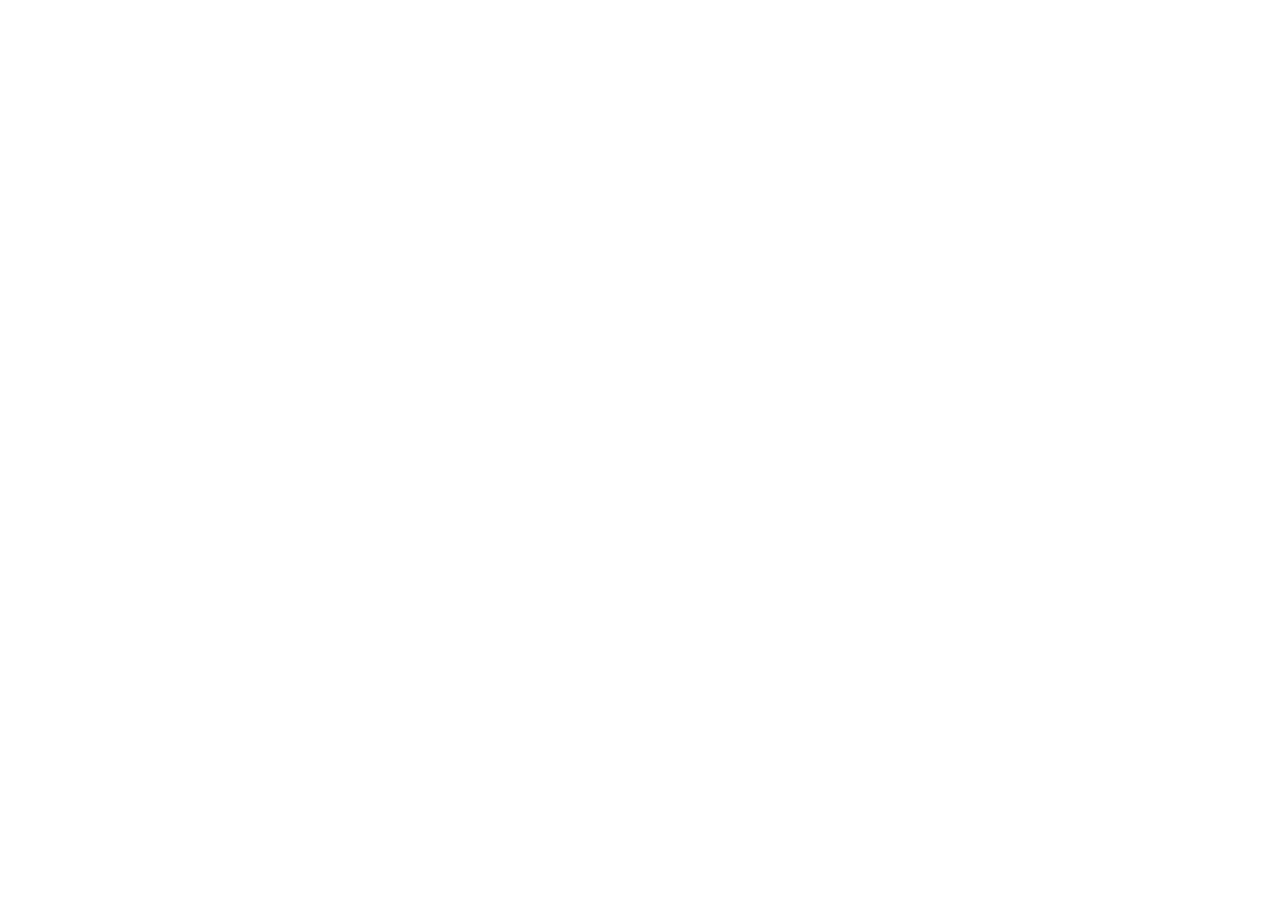
==== contact/index.html @ cd6fa1b2 "feat: add contact redirect page" ====
<!DOCTYPE html>
<html lang="en">
<head>
    <meta charset="UTF-8">
    <meta http-equiv="refresh" content="0; url=https://forms.gle/VUqUPdPGDHkxBVZYA">
    <script>
        window.location.href = "https://forms.gle/VUqUPdPGDHkxBVZYA";
    </script>
    <title>Redirecting to Stratum Labs Inquiry Form...</title>
</head>
<body>
    <p>Redirecting to our consultancy intake form... If you are not redirected automatically, <a href="https://forms.gle/VUqUPdPGDHkxBVZYA">click here</a>.</p>
</body>
</html>
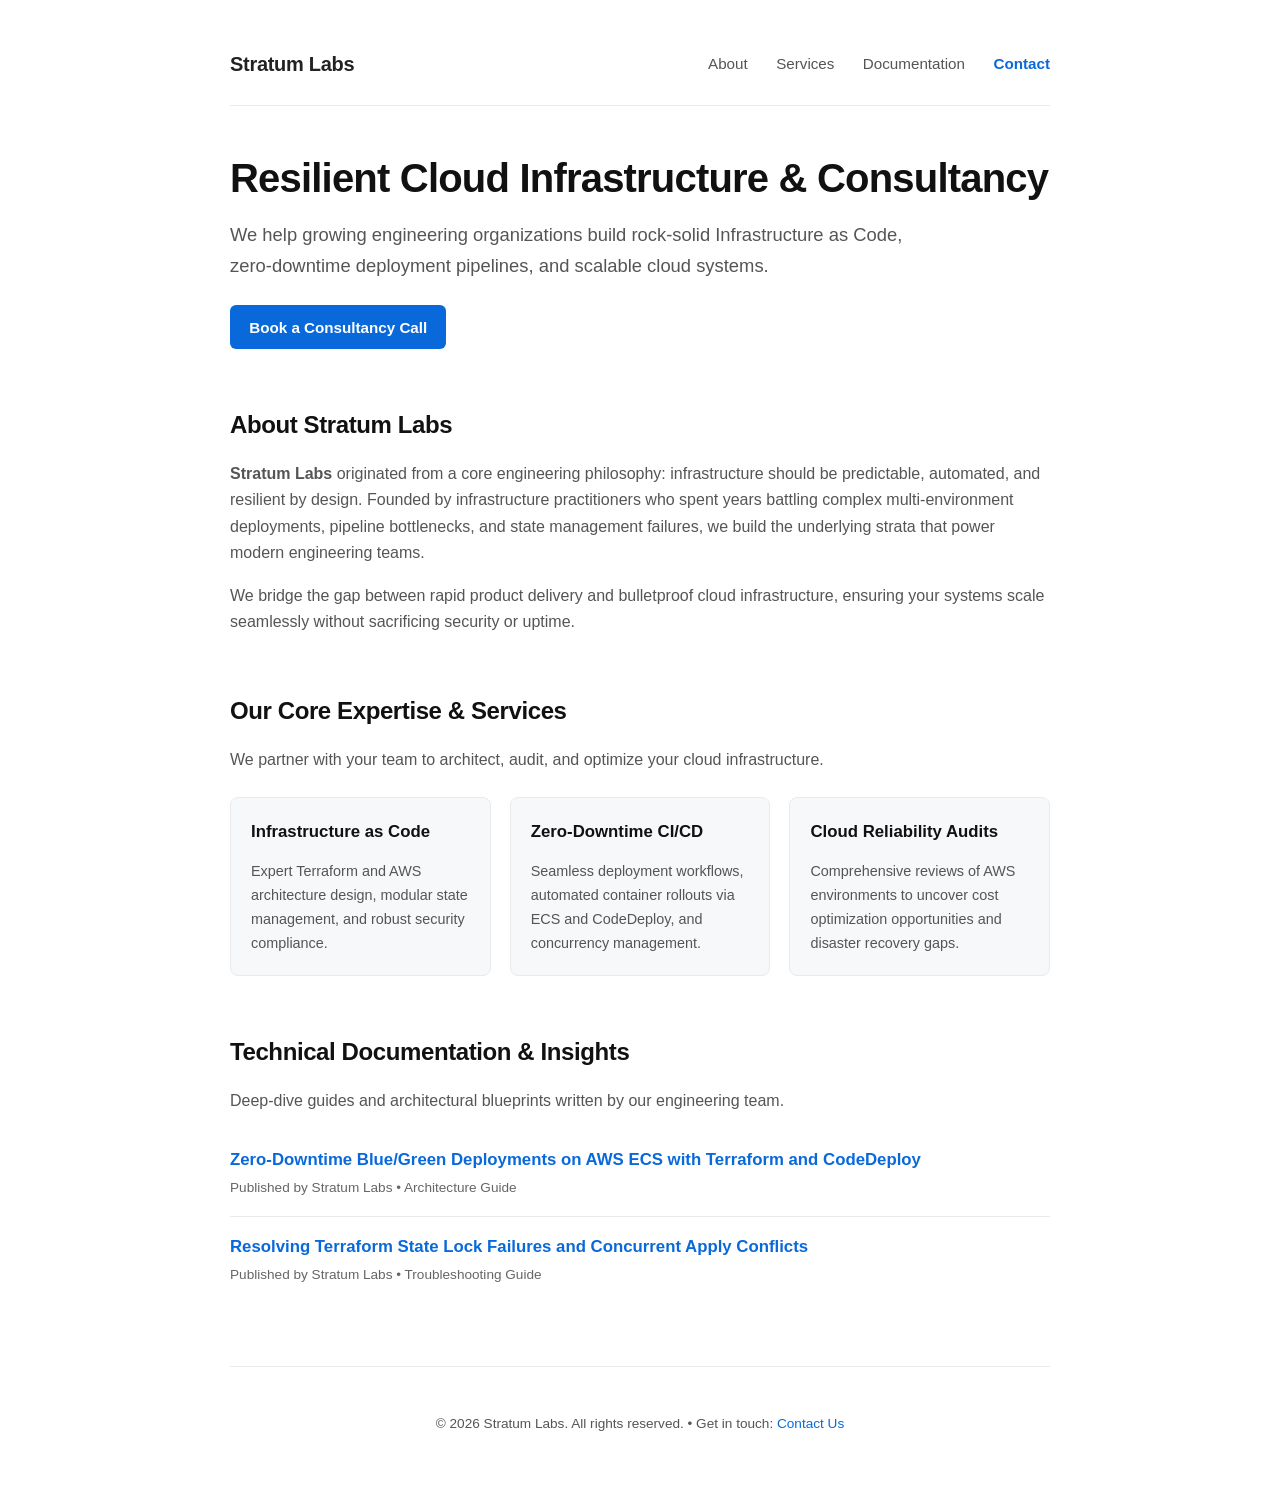
==== commit f7cc69c4: "fix: add back-link to terraform article and update contact redirect for new tabs" ====
--- a/contact/index.html
+++ b/contact/index.html
@@ -1,15 +1,17 @@
+
 <!DOCTYPE html>
 <html lang="en">
 <head>
     <meta charset="UTF-8">
-    <meta http-equiv="refresh" content="0; url=https://forms.gle/VUqUPdPGDHkxBVZYA">
+    <title>Redirecting to Stratum Labs Inquiry Form...</title>
     <script>
-        window.location.href = "https://forms.gle/VUqUPdPGDHkxBVZYA";
+        // Open the Google Form in a new tab
+        window.open("https://forms.gle/VUqUPdPGDHkxBVZYA", "_blank");
+        // Redirect the current tab back to the homepage so they aren't left on a blank page
+        window.location.href = "../index.html";
     </script>
-    <title>Redirecting to Stratum Labs Inquiry Form...</title>
 </head>
 <body>
-    <p>Redirecting to our consultancy intake form... If you are not redirected automatically, <a href="https://forms.gle/VUqUPdPGDHkxBVZYA">click here</a>.</p>
+    <p>Opening our consultancy intake form in a new tab... If it didn't open, <a href="https://forms.gle/VUqUPdPGDHkxBVZYA" target="_blank">click here</a>.</p>
 </body>
 </html>
-
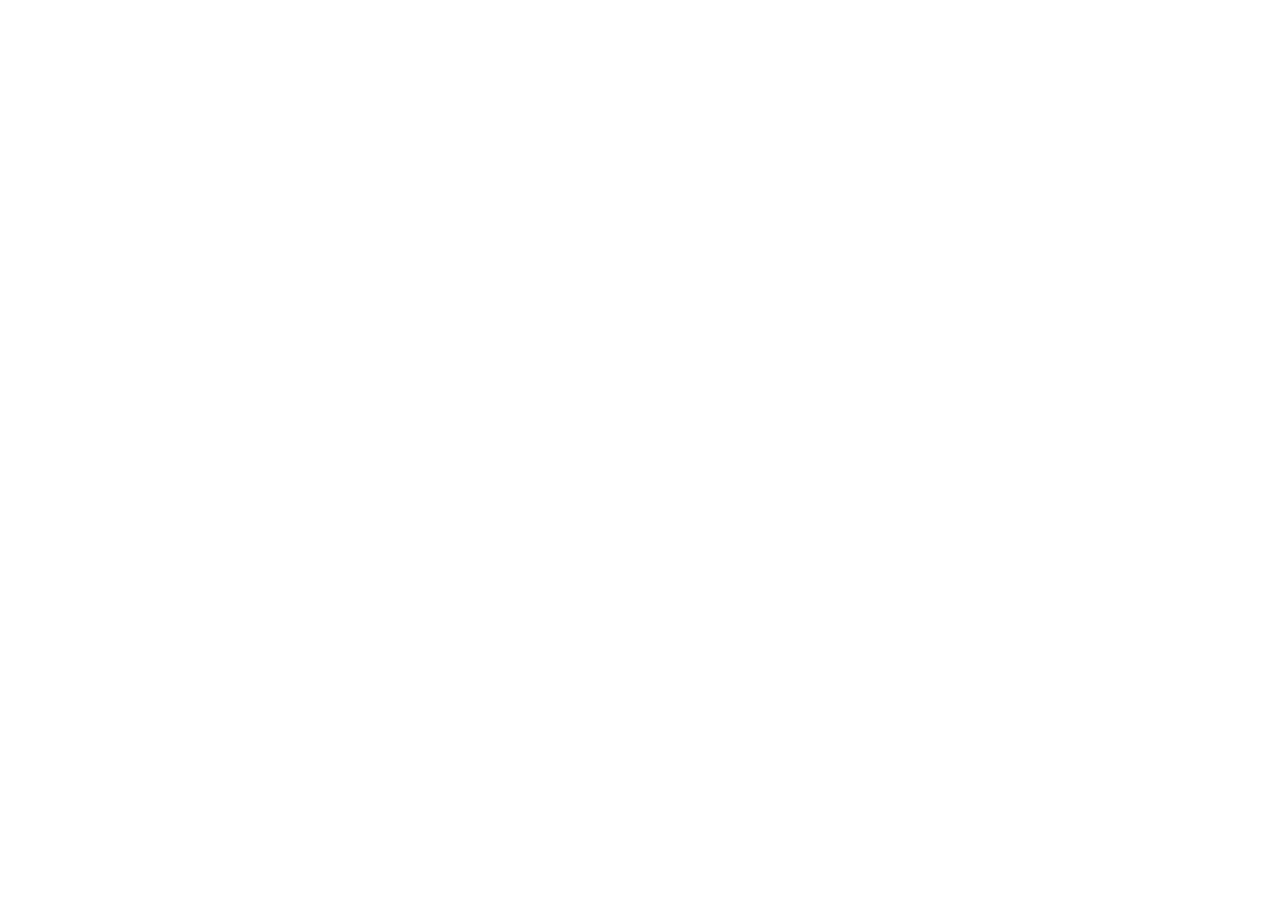
==== commit bb3158db: "fix: improve contact redirect fallback handling" ====
--- a/contact/index.html
+++ b/contact/index.html
@@ -1,17 +1,52 @@
-
 <!DOCTYPE html>
 <html lang="en">
 <head>
     <meta charset="UTF-8">
-    <title>Redirecting to Stratum Labs Inquiry Form...</title>
-    <script>
-        // Open the Google Form in a new tab
-        window.open("https://forms.gle/VUqUPdPGDHkxBVZYA", "_blank");
-        // Redirect the current tab back to the homepage so they aren't left on a blank page
-        window.location.href = "../index.html";
-    </script>
+    <title>Stratum Labs | Contact Redirect</title>
+    <style>
+        body {
+            font-family: -apple-system, BlinkMacSystemFont, "Segoe UI", Roboto, Helvetica, Arial, sans-serif;
+            display: flex;
+            justify-content: center;
+            align-items: center;
+            height: 100vh;
+            margin: 0;
+            background-color: #f9fafb;
+            color: #222;
+        }
+        .box {
+            text-align: center;
+            max-width: 400px;
+            padding: 2rem;
+            background: white;
+            border: 1px solid #eaeaea;
+            border-radius: 8px;
+        }
+        a.btn {
+            display: inline-block;
+            background-color: #0969da;
+            color: white;
+            padding: 0.75rem 1.5rem;
+            border-radius: 6px;
+            text-decoration: none;
+            font-weight: 600;
+            margin-top: 1rem;
+        }
+        a.btn:hover {
+            background-color: #0550ae;
+        }
+    </style>
 </head>
 <body>
-    <p>Opening our consultancy intake form in a new tab... If it didn't open, <a href="https://forms.gle/VUqUPdPGDHkxBVZYA" target="_blank">click here</a>.</p>
+    <div class="box">
+        <h2>Opening Consultancy Form...</h2>
+        <p>If your browser blocked the automatic redirect, click the button below to open our intake form:</p>
+        <a href="https://forms.gle/VUqUPdPGDHkxBVZYA" target="_blank" class="btn">Open Intake Form</a>
+    </div>
+
+    <script>
+        // Attempt automatic redirect to new tab via user interaction fallback
+        window.location.href = "https://forms.gle/VUqUPdPGDHkxBVZYA";
+    </script>
 </body>
 </html>
